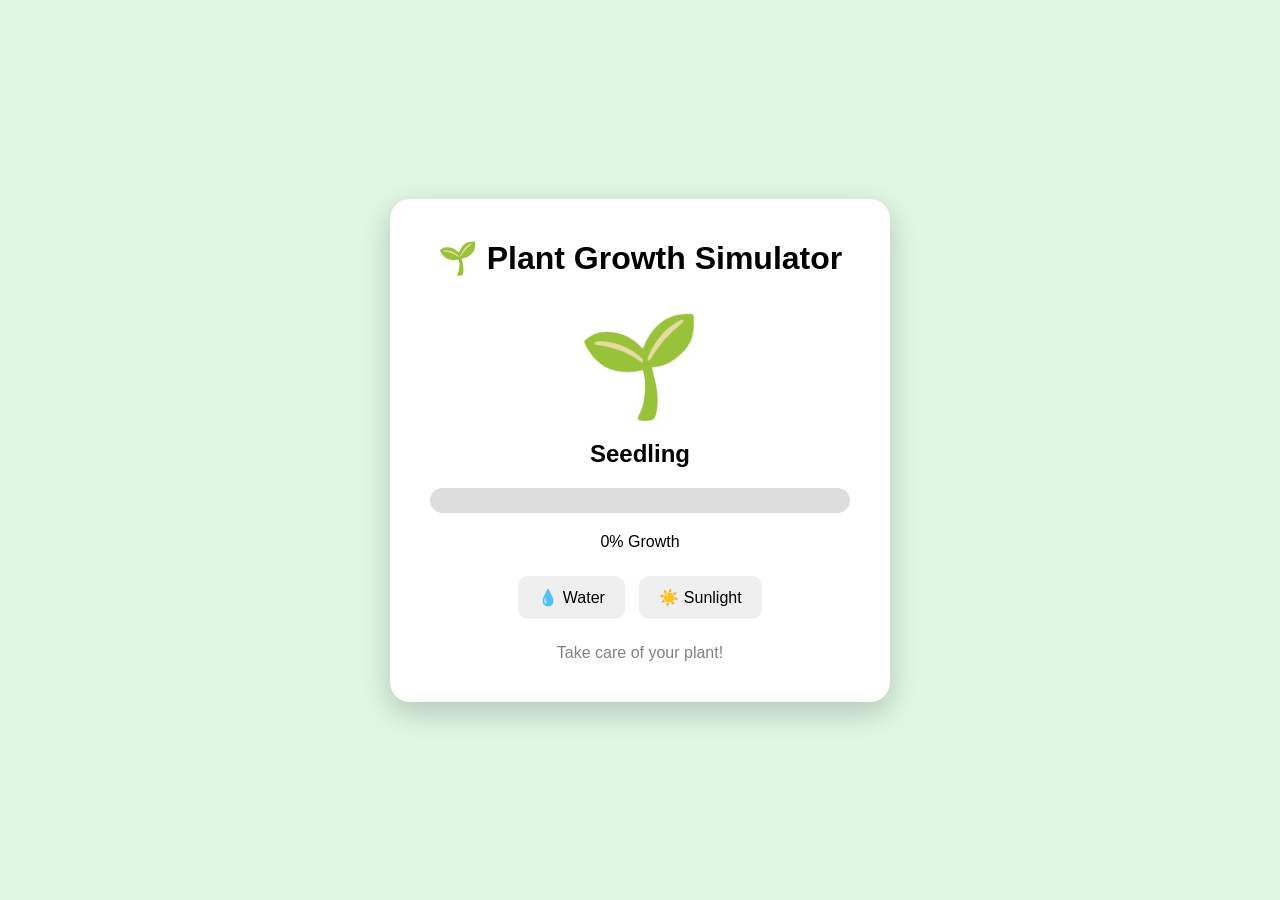
==== plant-simulator/index.html @ afb8a3b4 "Initial commit: add 3 beginner JS projects with HTML, CSS, and JS" ====
<!DOCTYPE html>
<html lang="en">
<head>
    <meta charset="UTF-8">
    <meta name="viewport" content="width=device-width, initial-scale=1.0">
    <title>Plant Growth Simulator</title>
    <link rel="stylesheet" href="style.css">
</head>
<body>
    <div class="container">
        <h1>🌱 Plant Growth Simulator</h1>
        <div id="plant">🌱</div>
        <h2 id="stage">Seedling</h2>
        <div class="progress-container">
            <div id="progress-bar"></div>
        </div>
        <p id="percentage">0% Growth</p>
        <div class="buttons">
            <button onclick="waterPlant()">💧 Water</button>
            <button onclick="giveSunlight()">☀️ Sunlight</button>
        </div>
        <p id="message">Take care of your plant!</p>
    </div>
    <script src="script.js"></script>
</body>
</html>
---- plant-simulator/style.css ----
* {
    margin: 0;
    padding: 0;
    box-sizing: border-box;
}

body {
    font-family: Arial, sans-serif;
    background-color: #dff7e3;
    display: flex;
    justify-content: center;
    align-items: center;
    min-height: 100vh;
}

.container {
    background: white;
    padding: 40px;
    text-align: center;
    border-radius: 20px;
    width: 90%;
    max-width: 500px;
    box-shadow: 0 10px 30px rgba(0,0,0,0.2);
}

h1 {
    margin-bottom: 30px;
}

#plant {
    font-size: 100px;
    margin-bottom: 15px;
    transition: 0.5s;
}

.progress-container {
    width: 100%;
    height: 25px;
    background: #ddd;
    border-radius: 20px;
    overflow: hidden;
    margin: 20px 0;
}

#progress-bar {
    height: 100%;
    width: 0%;
    background: green;
    transition: 0.5s;
}

.buttons {
    margin: 20px 0;
}

button {
    padding: 12px 20px;
    border: none;
    border-radius: 10px;
    cursor: pointer;
    font-size: 16px;
    margin: 5px;
}

button:hover {
    transform: scale(1.05);
}

#message {
    margin-top: 20px;
    color: gray;
}
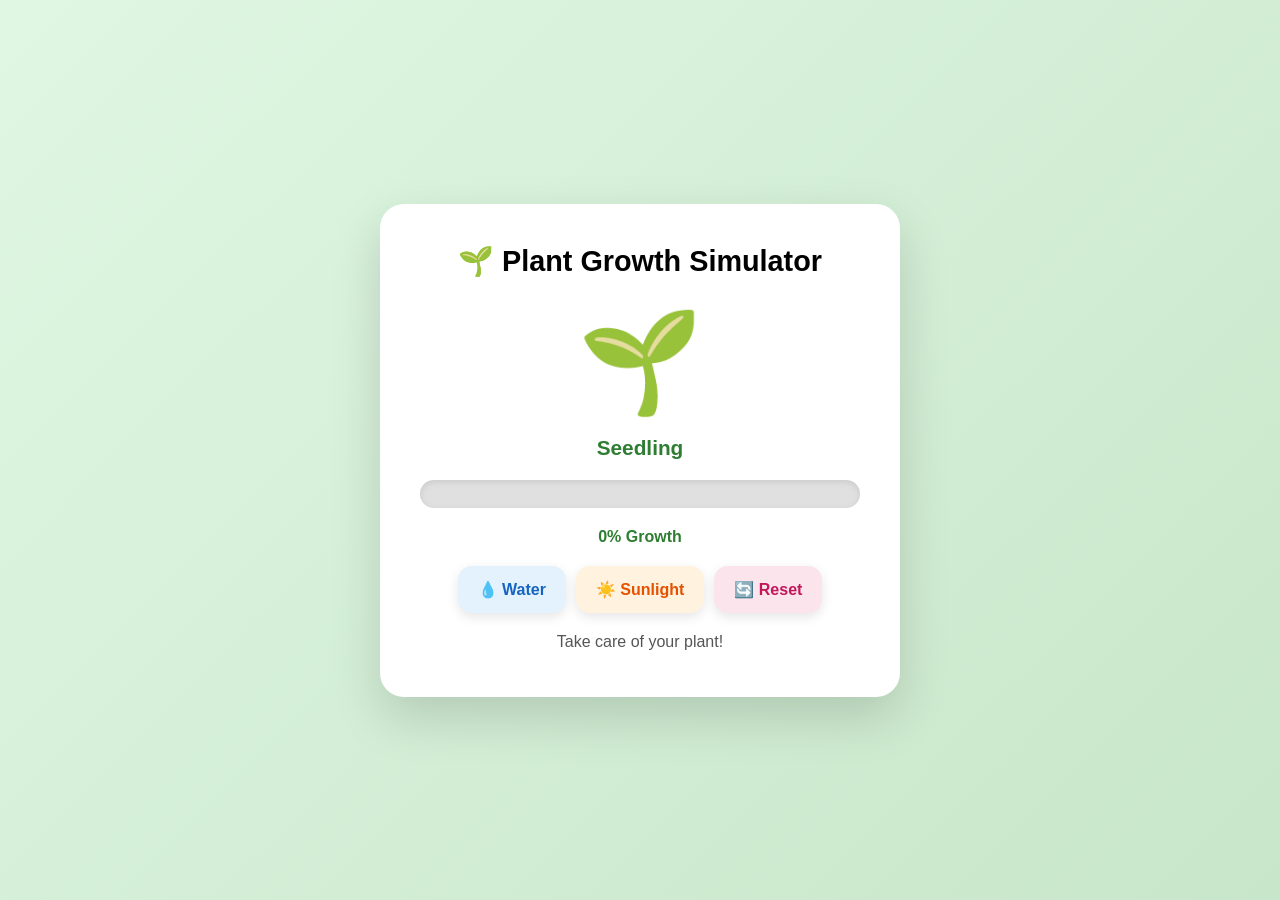
==== commit 9d20fac3: "Improve UI/UX and functionality across all three projects" ====
--- a/plant-simulator/index.html
+++ b/plant-simulator/index.html
@@ -9,15 +9,16 @@
 <body>
     <div class="container">
         <h1>🌱 Plant Growth Simulator</h1>
-        <div id="plant">🌱</div>
+        <div id="plant" class="plant">🌱</div>
         <h2 id="stage">Seedling</h2>
         <div class="progress-container">
             <div id="progress-bar"></div>
         </div>
         <p id="percentage">0% Growth</p>
         <div class="buttons">
-            <button onclick="waterPlant()">💧 Water</button>
-            <button onclick="giveSunlight()">☀️ Sunlight</button>
+            <button id="water-btn" onclick="waterPlant()">💧 Water</button>
+            <button id="sun-btn" onclick="giveSunlight()">☀️ Sunlight</button>
+            <button id="reset-btn" onclick="resetPlant()">🔄 Reset</button>
         </div>
         <p id="message">Take care of your plant!</p>
     </div>
--- a/plant-simulator/style.css
+++ b/plant-simulator/style.css
@@ -5,8 +5,8 @@
 }
 
 body {
-    font-family: Arial, sans-serif;
-    background-color: #dff7e3;
+    font-family: 'Segoe UI', Tahoma, Geneva, Verdana, sans-serif;
+    background: linear-gradient(135deg, #dff7e3 0%, #c8e6c9 100%);
     display: flex;
     justify-content: center;
     align-items: center;
@@ -17,56 +17,117 @@
     background: white;
     padding: 40px;
     text-align: center;
-    border-radius: 20px;
-    width: 90%;
-    max-width: 500px;
-    box-shadow: 0 10px 30px rgba(0,0,0,0.2);
+    border-radius: 24px;
+    width: 92%;
+    max-width: 520px;
+    box-shadow: 0 20px 50px rgba(0, 0, 0, 0.15);
 }
 
 h1 {
-    margin-bottom: 30px;
+    margin-bottom: 25px;
+    font-size: 1.8rem;
 }
 
-#plant {
+.plant {
     font-size: 100px;
     margin-bottom: 15px;
-    transition: 0.5s;
+    transition: transform 0.5s ease;
+    display: inline-block;
+}
+
+.plant.grow {
+    animation: grow 0.6s ease;
+}
+
+@keyframes grow {
+    0% { transform: scale(1); }
+    50% { transform: scale(1.25); }
+    100% { transform: scale(1); }
+}
+
+h2 {
+    margin-bottom: 15px;
+    color: #2e7d32;
+    font-size: 1.3rem;
 }
 
 .progress-container {
     width: 100%;
-    height: 25px;
-    background: #ddd;
+    height: 28px;
+    background: #e0e0e0;
     border-radius: 20px;
     overflow: hidden;
     margin: 20px 0;
+    box-shadow: inset 0 2px 6px rgba(0, 0, 0, 0.1);
 }
 
 #progress-bar {
     height: 100%;
     width: 0%;
-    background: green;
-    transition: 0.5s;
+    background: linear-gradient(90deg, #66bb6a, #43a047);
+    transition: width 0.5s ease, background 0.5s ease;
+    border-radius: 20px;
+}
+
+#progress-bar.mature {
+    background: linear-gradient(90deg, #2e7d32, #1b5e20);
 }
 
 .buttons {
     margin: 20px 0;
+    display: flex;
+    flex-wrap: wrap;
+    justify-content: center;
+    gap: 10px;
 }
 
 button {
-    padding: 12px 20px;
+    padding: 14px 20px;
     border: none;
-    border-radius: 10px;
+    border-radius: 14px;
     cursor: pointer;
     font-size: 16px;
-    margin: 5px;
+    font-weight: 600;
+    transition: all 0.3s ease;
+    box-shadow: 0 4px 12px rgba(0, 0, 0, 0.1);
 }
 
-button:hover {
-    transform: scale(1.05);
+button:hover:not(:disabled) {
+    transform: translateY(-2px);
+    box-shadow: 0 8px 20px rgba(0, 0, 0, 0.15);
+}
+
+button:disabled {
+    opacity: 0.5;
+    cursor: not-allowed;
+    transform: none;
+    box-shadow: none;
+}
+
+#water-btn {
+    background: #e3f2fd;
+    color: #1565c0;
+}
+
+#sun-btn {
+    background: #fff3e0;
+    color: #e65100;
+}
+
+#reset-btn {
+    background: #fce4ec;
+    color: #c2185b;
 }
 
 #message {
     margin-top: 20px;
-    color: gray;
+    color: #555;
+    font-weight: 500;
+    min-height: 24px;
 }
+
+#percentage {
+    font-weight: 700;
+    color: #2e7d32;
+    margin-top: 8px;
+}
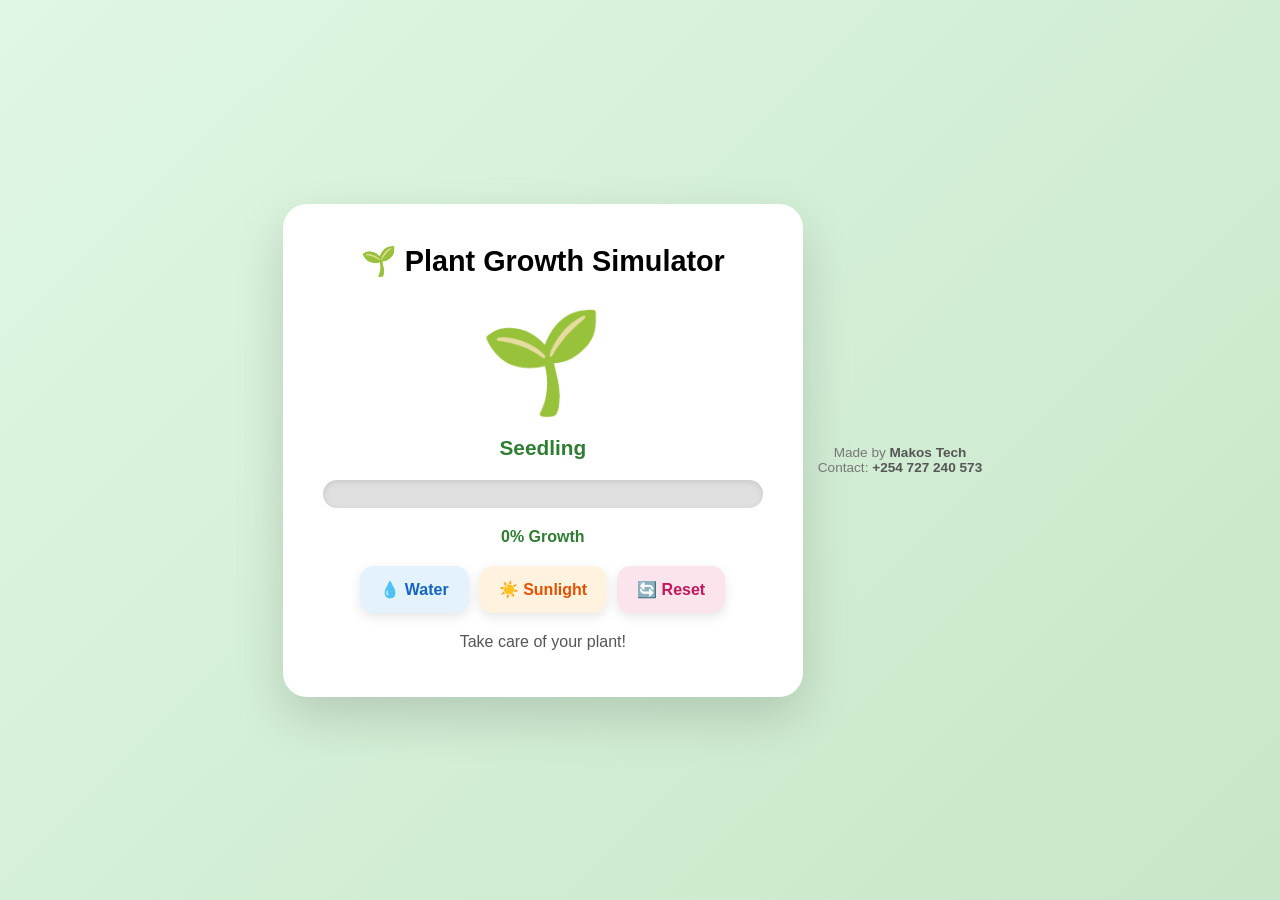
==== commit d241ccfb: "Add Makos Tech watermark and contact links to all projects" ====
--- a/plant-simulator/index.html
+++ b/plant-simulator/index.html
@@ -22,6 +22,10 @@
         </div>
         <p id="message">Take care of your plant!</p>
     </div>
+    <footer class="watermark">
+        <p>Made by <a href="https://makostech.me" target="_blank" rel="noopener">Makos Tech</a></p>
+        <p>Contact: <a href="https://wa.me/254727240573" target="_blank" rel="noopener">+254 727 240 573</a></p>
+    </footer>
     <script src="script.js"></script>
 </body>
 </html>
--- a/plant-simulator/style.css
+++ b/plant-simulator/style.css
@@ -131,3 +131,21 @@
     color: #2e7d32;
     margin-top: 8px;
 }
+
+.watermark {
+    text-align: center;
+    margin-top: 20px;
+    padding: 15px;
+    font-size: 0.85rem;
+    color: #777;
+}
+
+.watermark a {
+    color: #555;
+    text-decoration: none;
+    font-weight: 600;
+}
+
+.watermark a:hover {
+    text-decoration: underline;
+}
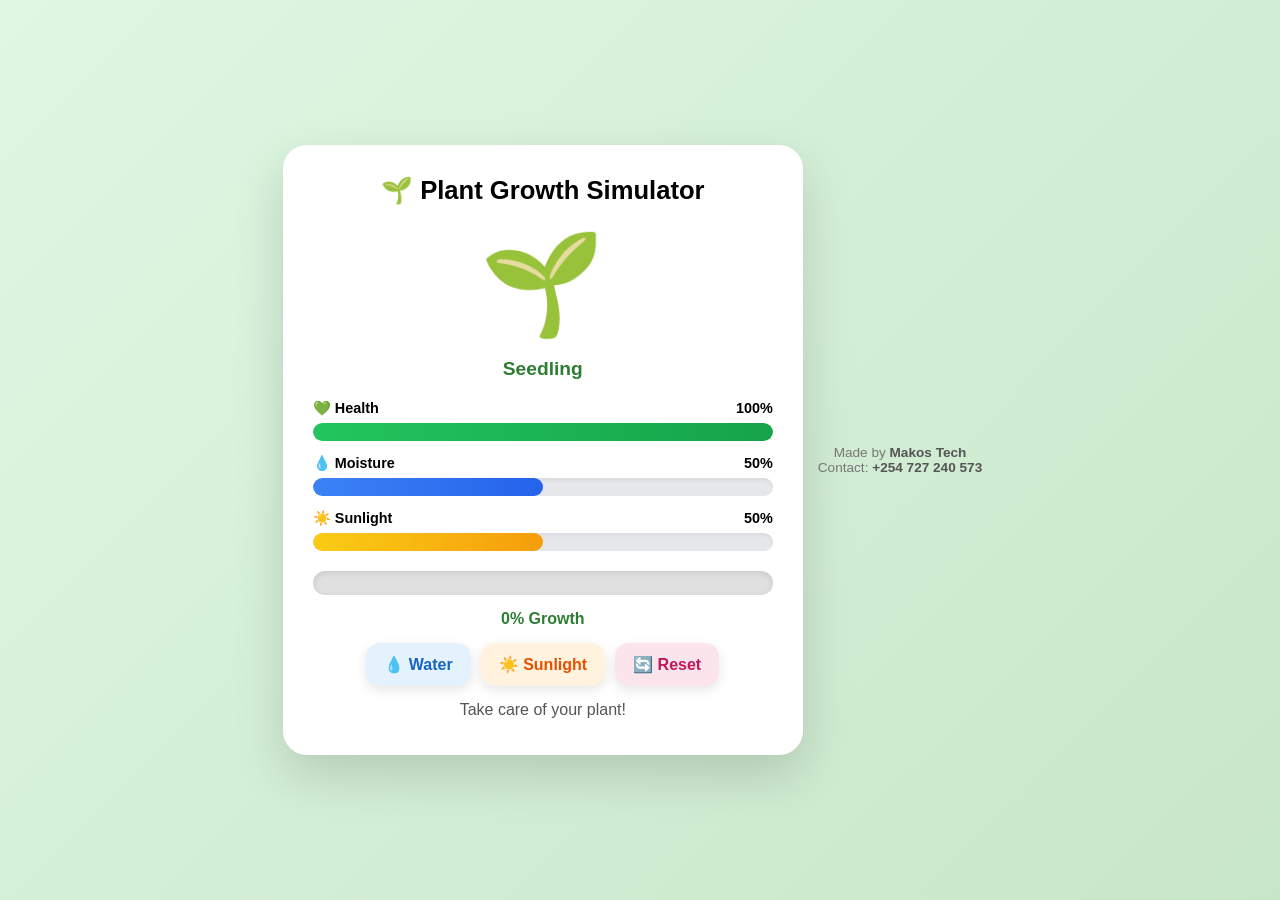
==== commit 0fd24a38: "Add realistic logic and stats tracking to all three projects" ====
--- a/plant-simulator/index.html
+++ b/plant-simulator/index.html
@@ -11,6 +11,35 @@
         <h1>🌱 Plant Growth Simulator</h1>
         <div id="plant" class="plant">🌱</div>
         <h2 id="stage">Seedling</h2>
+        <div class="stats">
+            <div class="stat">
+                <div class="stat-header">
+                    <span>💚 Health</span>
+                    <span id="health">100%</span>
+                </div>
+                <div class="bar">
+                    <div id="health-bar"></div>
+                </div>
+            </div>
+            <div class="stat">
+                <div class="stat-header">
+                    <span>💧 Moisture</span>
+                    <span id="moisture">50%</span>
+                </div>
+                <div class="bar">
+                    <div id="moisture-bar"></div>
+                </div>
+            </div>
+            <div class="stat">
+                <div class="stat-header">
+                    <span>☀️ Sunlight</span>
+                    <span id="sunlight">50%</span>
+                </div>
+                <div class="bar">
+                    <div id="sunlight-bar"></div>
+                </div>
+            </div>
+        </div>
         <div class="progress-container">
             <div id="progress-bar"></div>
         </div>
--- a/plant-simulator/style.css
+++ b/plant-simulator/style.css
@@ -15,7 +15,7 @@
 
 .container {
     background: white;
-    padding: 40px;
+    padding: 30px;
     text-align: center;
     border-radius: 24px;
     width: 92%;
@@ -24,8 +24,8 @@
 }
 
 h1 {
-    margin-bottom: 25px;
-    font-size: 1.8rem;
+    margin-bottom: 20px;
+    font-size: 1.6rem;
 }
 
 .plant {
@@ -45,19 +45,90 @@
     100% { transform: scale(1); }
 }
 
+.plant.dead {
+    filter: grayscale(100%);
+    opacity: 0.5;
+}
+
 h2 {
     margin-bottom: 15px;
     color: #2e7d32;
-    font-size: 1.3rem;
+    font-size: 1.2rem;
+}
+
+.stats {
+    margin: 20px 0;
+    text-align: left;
+}
+
+.stat {
+    margin-bottom: 14px;
+}
+
+.stat-header {
+    display: flex;
+    justify-content: space-between;
+    margin-bottom: 6px;
+    font-weight: 600;
+    font-size: 0.9rem;
+}
+
+.bar {
+    width: 100%;
+    height: 18px;
+    background: #e5e7eb;
+    border-radius: 20px;
+    overflow: hidden;
+    box-shadow: inset 0 2px 4px rgba(0, 0, 0, 0.06);
+}
+
+#health-bar {
+    height: 100%;
+    width: 100%;
+    background: linear-gradient(90deg, #22c55e, #16a34a);
+    transition: width 0.5s ease, background 0.5s ease;
+    border-radius: 20px;
+}
+
+#moisture-bar {
+    height: 100%;
+    width: 50%;
+    background: linear-gradient(90deg, #3b82f6, #2563eb);
+    transition: width 0.5s ease, background 0.5s ease;
+    border-radius: 20px;
+}
+
+#sunlight-bar {
+    height: 100%;
+    width: 50%;
+    background: linear-gradient(90deg, #facc15, #f59e0b);
+    transition: width 0.5s ease, background 0.5s ease;
+    border-radius: 20px;
+}
+
+#health-bar.low {
+    background: linear-gradient(90deg, #ef4444, #dc2626);
+}
+
+#moisture-bar.low {
+    background: linear-gradient(90deg, #ef4444, #dc2626);
+}
+
+#moisture-bar.high {
+    background: linear-gradient(90deg, #f97316, #ea580c);
+}
+
+#sunlight-bar.high {
+    background: linear-gradient(90deg, #ef4444, #dc2626);
 }
 
 .progress-container {
     width: 100%;
-    height: 28px;
+    height: 24px;
     background: #e0e0e0;
     border-radius: 20px;
     overflow: hidden;
-    margin: 20px 0;
+    margin: 15px 0;
     box-shadow: inset 0 2px 6px rgba(0, 0, 0, 0.1);
 }
 
@@ -73,8 +144,12 @@
     background: linear-gradient(90deg, #2e7d32, #1b5e20);
 }
 
+#progress-bar.dead {
+    background: #9ca3af;
+}
+
 .buttons {
-    margin: 20px 0;
+    margin: 15px 0;
     display: flex;
     flex-wrap: wrap;
     justify-content: center;
@@ -82,7 +157,7 @@
 }
 
 button {
-    padding: 14px 20px;
+    padding: 12px 18px;
     border: none;
     border-radius: 14px;
     cursor: pointer;
@@ -98,7 +173,7 @@
 }
 
 button:disabled {
-    opacity: 0.5;
+    opacity: 0.4;
     cursor: not-allowed;
     transform: none;
     box-shadow: none;
@@ -120,7 +195,7 @@
 }
 
 #message {
-    margin-top: 20px;
+    margin-top: 15px;
     color: #555;
     font-weight: 500;
     min-height: 24px;
@@ -129,7 +204,7 @@
 #percentage {
     font-weight: 700;
     color: #2e7d32;
-    margin-top: 8px;
+    margin-top: 6px;
 }
 
 .watermark {
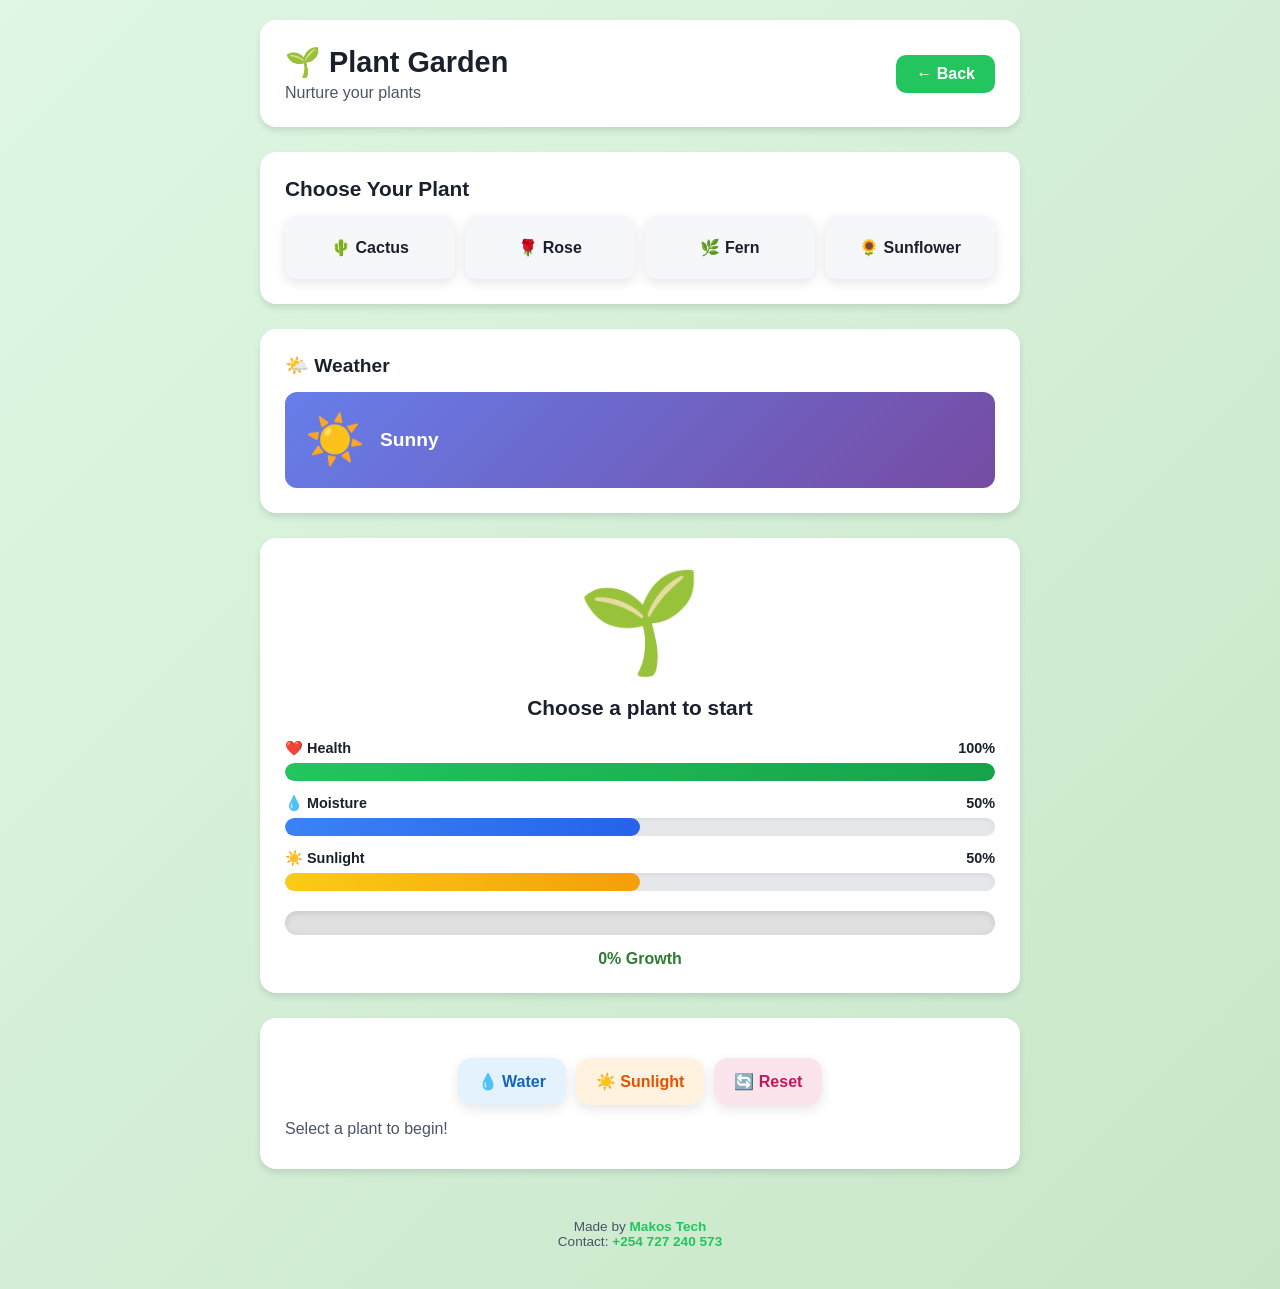
==== commit fe5cf5df: "Add realistic features and shared dashboard with achievements" ====
--- a/plant-simulator/index.html
+++ b/plant-simulator/index.html
@@ -3,58 +3,101 @@
 <head>
     <meta charset="UTF-8">
     <meta name="viewport" content="width=device-width, initial-scale=1.0">
-    <title>Plant Growth Simulator</title>
+    <title>Plant Garden</title>
     <link rel="stylesheet" href="style.css">
 </head>
 <body>
-    <div class="container">
-        <h1>🌱 Plant Growth Simulator</h1>
-        <div id="plant" class="plant">🌱</div>
-        <h2 id="stage">Seedling</h2>
-        <div class="stats">
-            <div class="stat">
-                <div class="stat-header">
-                    <span>💚 Health</span>
-                    <span id="health">100%</span>
+    <div class="app">
+        <header class="header">
+            <div class="header-content">
+                <h1>🌱 Plant Garden</h1>
+                <p class="greeting">Nurture your plants</p>
+            </div>
+            <a href="../index.html" class="back-btn">← Back</a>
+        </header>
+
+        <main class="main">
+            <section class="plant-select" id="plant-select">
+                <h3>Choose Your Plant</h3>
+                <div class="plant-options">
+                    <button class="plant-option" data-plant="cactus">🌵 Cactus</button>
+                    <button class="plant-option" data-plant="rose">🌹 Rose</button>
+                    <button class="plant-option" data-plant="fern">🌿 Fern</button>
+                    <button class="plant-option" data-plant="sunflower">🌻 Sunflower</button>
                 </div>
-                <div class="bar">
-                    <div id="health-bar"></div>
+            </section>
+
+            <section class="weather-section">
+                <h3>🌤️ Weather</h3>
+                <div class="weather-display" id="weather-display">
+                    <span class="weather-icon" id="weather-icon">☀️</span>
+                    <span class="weather-text" id="weather-text">Sunny</span>
                 </div>
-            </div>
-            <div class="stat">
-                <div class="stat-header">
-                    <span>💧 Moisture</span>
-                    <span id="moisture">50%</span>
+            </section>
+
+            <section class="plant-status">
+                <div class="plant-display">
+                    <div id="plant" class="plant">🌱</div>
+                    <h2 id="stage">Choose a plant to start</h2>
                 </div>
-                <div class="bar">
-                    <div id="moisture-bar"></div>
+                <div class="stats">
+                    <div class="stat">
+                        <div class="stat-header">
+                            <span>❤️ Health</span>
+                            <span id="health">100%</span>
+                        </div>
+                        <div class="bar">
+                            <div id="health-bar"></div>
+                        </div>
+                    </div>
+                    <div class="stat">
+                        <div class="stat-header">
+                            <span>💧 Moisture</span>
+                            <span id="moisture">50%</span>
+                        </div>
+                        <div class="bar">
+                            <div id="moisture-bar"></div>
+                        </div>
+                    </div>
+                    <div class="stat">
+                        <div class="stat-header">
+                            <span>☀️ Sunlight</span>
+                            <span id="sunlight">50%</span>
+                        </div>
+                        <div class="bar">
+                            <div id="sunlight-bar"></div>
+                        </div>
+                    </div>
                 </div>
-            </div>
-            <div class="stat">
-                <div class="stat-header">
-                    <span>☀️ Sunlight</span>
-                    <span id="sunlight">50%</span>
+                <div class="progress-container">
+                    <div id="progress-bar"></div>
                 </div>
-                <div class="bar">
-                    <div id="sunlight-bar"></div>
+                <p id="percentage">0% Growth</p>
+            </section>
+
+            <section class="actions">
+                <div class="buttons">
+                    <button id="water-btn" onclick="waterPlant()">💧 Water</button>
+                    <button id="sun-btn" onclick="giveSunlight()">☀️ Sunlight</button>
+                    <button id="reset-btn" onclick="resetPlant()">🔄 Reset</button>
                 </div>
-            </div>
-        </div>
-        <div class="progress-container">
-            <div id="progress-bar"></div>
-        </div>
-        <p id="percentage">0% Growth</p>
-        <div class="buttons">
-            <button id="water-btn" onclick="waterPlant()">💧 Water</button>
-            <button id="sun-btn" onclick="giveSunlight()">☀️ Sunlight</button>
-            <button id="reset-btn" onclick="resetPlant()">🔄 Reset</button>
-        </div>
-        <p id="message">Take care of your plant!</p>
+                <p id="message">Select a plant to begin!</p>
+            </section>
+
+            <section class="events-section" id="events-section" style="display: none;">
+                <h3>⚠️ Events</h3>
+                <div class="event-card" id="event-card"></div>
+            </section>
+        </main>
+
+        <footer class="watermark">
+            <p>Made by <a href="https://makostech.me" target="_blank" rel="noopener">Makos Tech</a></p>
+            <p>Contact: <a href="https://wa.me/254727240573" target="_blank" rel="noopener">+254 727 240 573</a></p>
+        </footer>
     </div>
-    <footer class="watermark">
-        <p>Made by <a href="https://makostech.me" target="_blank" rel="noopener">Makos Tech</a></p>
-        <p>Contact: <a href="https://wa.me/254727240573" target="_blank" rel="noopener">+254 727 240 573</a></p>
-    </footer>
+
+    <div id="toast-container" class="toast-container"></div>
+    <script src="../js/shared.js"></script>
     <script src="script.js"></script>
 </body>
 </html>
--- a/plant-simulator/style.css
+++ b/plant-simulator/style.css
@@ -4,28 +4,156 @@
     box-sizing: border-box;
 }
 
+:root {
+    --bg-primary: #f5f7fa;
+    --bg-secondary: #ffffff;
+    --text-primary: #1a202c;
+    --text-secondary: #4a5568;
+    --accent: #22c55e;
+    --accent-hover: #16a34a;
+    --warning: #f59e0b;
+    --danger: #ef4444;
+    --shadow: 0 4px 6px rgba(0, 0, 0, 0.1);
+    --radius: 16px;
+}
+
+[data-theme="dark"] {
+    --bg-primary: #1a202c;
+    --bg-secondary: #2d3748;
+    --text-primary: #f7fafc;
+    --text-secondary: #a0aec0;
+}
+
 body {
     font-family: 'Segoe UI', Tahoma, Geneva, Verdana, sans-serif;
     background: linear-gradient(135deg, #dff7e3 0%, #c8e6c9 100%);
-    display: flex;
-    justify-content: center;
+    color: var(--text-primary);
+    min-height: 100vh;
+    transition: all 0.3s ease;
+}
+
+[data-theme="dark"] body {
+    background: linear-gradient(135deg, #1a202c 0%, #2d3748 100%);
+}
+
+.app {
+    max-width: 800px;
+    margin: 0 auto;
+    padding: 20px;
+}
+
+.header {
+    display: flex;
+    justify-content: space-between;
     align-items: center;
-    min-height: 100vh;
-}
-
-.container {
-    background: white;
-    padding: 30px;
+    padding: 25px;
+    background: var(--bg-secondary);
+    border-radius: var(--radius);
+    box-shadow: var(--shadow);
+    margin-bottom: 25px;
+}
+
+.header-content h1 {
+    font-size: 1.8rem;
+    margin-bottom: 5px;
+}
+
+.greeting {
+    color: var(--text-secondary);
+    font-size: 1rem;
+}
+
+.back-btn {
+    padding: 10px 20px;
+    background: var(--accent);
+    color: white;
+    text-decoration: none;
+    border-radius: 10px;
+    font-weight: 600;
+    transition: all 0.3s ease;
+}
+
+.back-btn:hover {
+    transform: translateY(-2px);
+    box-shadow: 0 4px 12px rgba(0, 0, 0, 0.2);
+}
+
+.main {
+    display: flex;
+    flex-direction: column;
+    gap: 25px;
+}
+
+section {
+    background: var(--bg-secondary);
+    padding: 25px;
+    border-radius: var(--radius);
+    box-shadow: var(--shadow);
+}
+
+section h3 {
+    margin-bottom: 15px;
+    font-size: 1.2rem;
+}
+
+.plant-options {
+    display: grid;
+    grid-template-columns: repeat(auto-fit, minmax(150px, 1fr));
+    gap: 10px;
+}
+
+.plant-option {
+    padding: 20px;
+    border: 2px solid transparent;
+    border-radius: 12px;
+    cursor: pointer;
+    font-size: 16px;
+    font-weight: 600;
+    transition: all 0.3s ease;
+    background: var(--bg-primary);
+    color: var(--text-primary);
+}
+
+.plant-option:hover {
+    transform: translateY(-3px);
+    box-shadow: var(--shadow);
+}
+
+.plant-option.selected {
+    border-color: var(--accent);
+    background: #dcfce7;
+}
+
+.plant-option .plant-name {
+    display: block;
+    margin-top: 5px;
+}
+
+.weather-display {
+    display: flex;
+    align-items: center;
+    gap: 15px;
+    padding: 20px;
+    background: linear-gradient(135deg, #667eea 0%, #764ba2 100%);
+    color: white;
+    border-radius: 12px;
+}
+
+.weather-icon {
+    font-size: 3rem;
+}
+
+.weather-text {
+    font-size: 1.2rem;
+    font-weight: 600;
+}
+
+.plant-status {
     text-align: center;
-    border-radius: 24px;
-    width: 92%;
-    max-width: 520px;
-    box-shadow: 0 20px 50px rgba(0, 0, 0, 0.15);
-}
-
-h1 {
+}
+
+.plant-display {
     margin-bottom: 20px;
-    font-size: 1.6rem;
 }
 
 .plant {
@@ -50,10 +178,21 @@
     opacity: 0.5;
 }
 
-h2 {
+.plant.wilt {
+    animation: wilt 1s ease infinite;
+}
+
+@keyframes wilt {
+    0%, 100% { transform: rotate(0deg); }
+    25% { transform: rotate(-2deg); }
+    75% { transform: rotate(2deg); }
+}
+
+.plant-select h3,
+.plant-status h2 {
     margin-bottom: 15px;
-    color: #2e7d32;
-    font-size: 1.2rem;
+    color: var(--text-primary);
+    font-size: 1.3rem;
 }
 
 .stats {
@@ -148,16 +287,22 @@
     background: #9ca3af;
 }
 
+#percentage {
+    font-weight: 700;
+    color: #2e7d32;
+    margin-top: 6px;
+}
+
 .buttons {
-    margin: 15px 0;
     display: flex;
     flex-wrap: wrap;
     justify-content: center;
     gap: 10px;
+    margin: 15px 0;
 }
 
 button {
-    padding: 12px 18px;
+    padding: 14px 20px;
     border: none;
     border-radius: 14px;
     cursor: pointer;
@@ -173,7 +318,7 @@
 }
 
 button:disabled {
-    opacity: 0.4;
+    opacity: 0.5;
     cursor: not-allowed;
     transform: none;
     box-shadow: none;
@@ -196,27 +341,34 @@
 
 #message {
     margin-top: 15px;
-    color: #555;
+    color: var(--text-secondary);
     font-weight: 500;
     min-height: 24px;
 }
 
-#percentage {
-    font-weight: 700;
-    color: #2e7d32;
-    margin-top: 6px;
+.event-card {
+    padding: 20px;
+    background: linear-gradient(135deg, #f093fb 0%, #f5576c 100%);
+    color: white;
+    border-radius: 12px;
+    text-align: center;
+}
+
+.event-card p {
+    font-size: 1.1rem;
+    font-weight: 500;
 }
 
 .watermark {
     text-align: center;
-    margin-top: 20px;
-    padding: 15px;
+    padding: 20px;
+    margin-top: 30px;
+    color: var(--text-secondary);
     font-size: 0.85rem;
-    color: #777;
 }
 
 .watermark a {
-    color: #555;
+    color: var(--accent);
     text-decoration: none;
     font-weight: 600;
 }
@@ -224,3 +376,51 @@
 .watermark a:hover {
     text-decoration: underline;
 }
+
+.toast-container {
+    position: fixed;
+    bottom: 20px;
+    right: 20px;
+    z-index: 1000;
+    display: flex;
+    flex-direction: column;
+    gap: 10px;
+}
+
+.toast {
+    padding: 15px 20px;
+    background: var(--bg-secondary);
+    color: var(--text-primary);
+    border-radius: 12px;
+    box-shadow: 0 10px 25px rgba(0, 0, 0, 0.15);
+    border-left: 4px solid var(--accent);
+    animation: slideIn 0.3s ease;
+    max-width: 300px;
+}
+
+@keyframes slideIn {
+    from {
+        transform: translateX(100%);
+        opacity: 0;
+    }
+    to {
+        transform: translateX(0);
+        opacity: 1;
+    }
+}
+
+@media (max-width: 768px) {
+    .app {
+        padding: 10px;
+    }
+
+    .header {
+        flex-direction: column;
+        gap: 15px;
+        text-align: center;
+    }
+
+    .plant-options {
+        grid-template-columns: 1fr 1fr;
+    }
+}
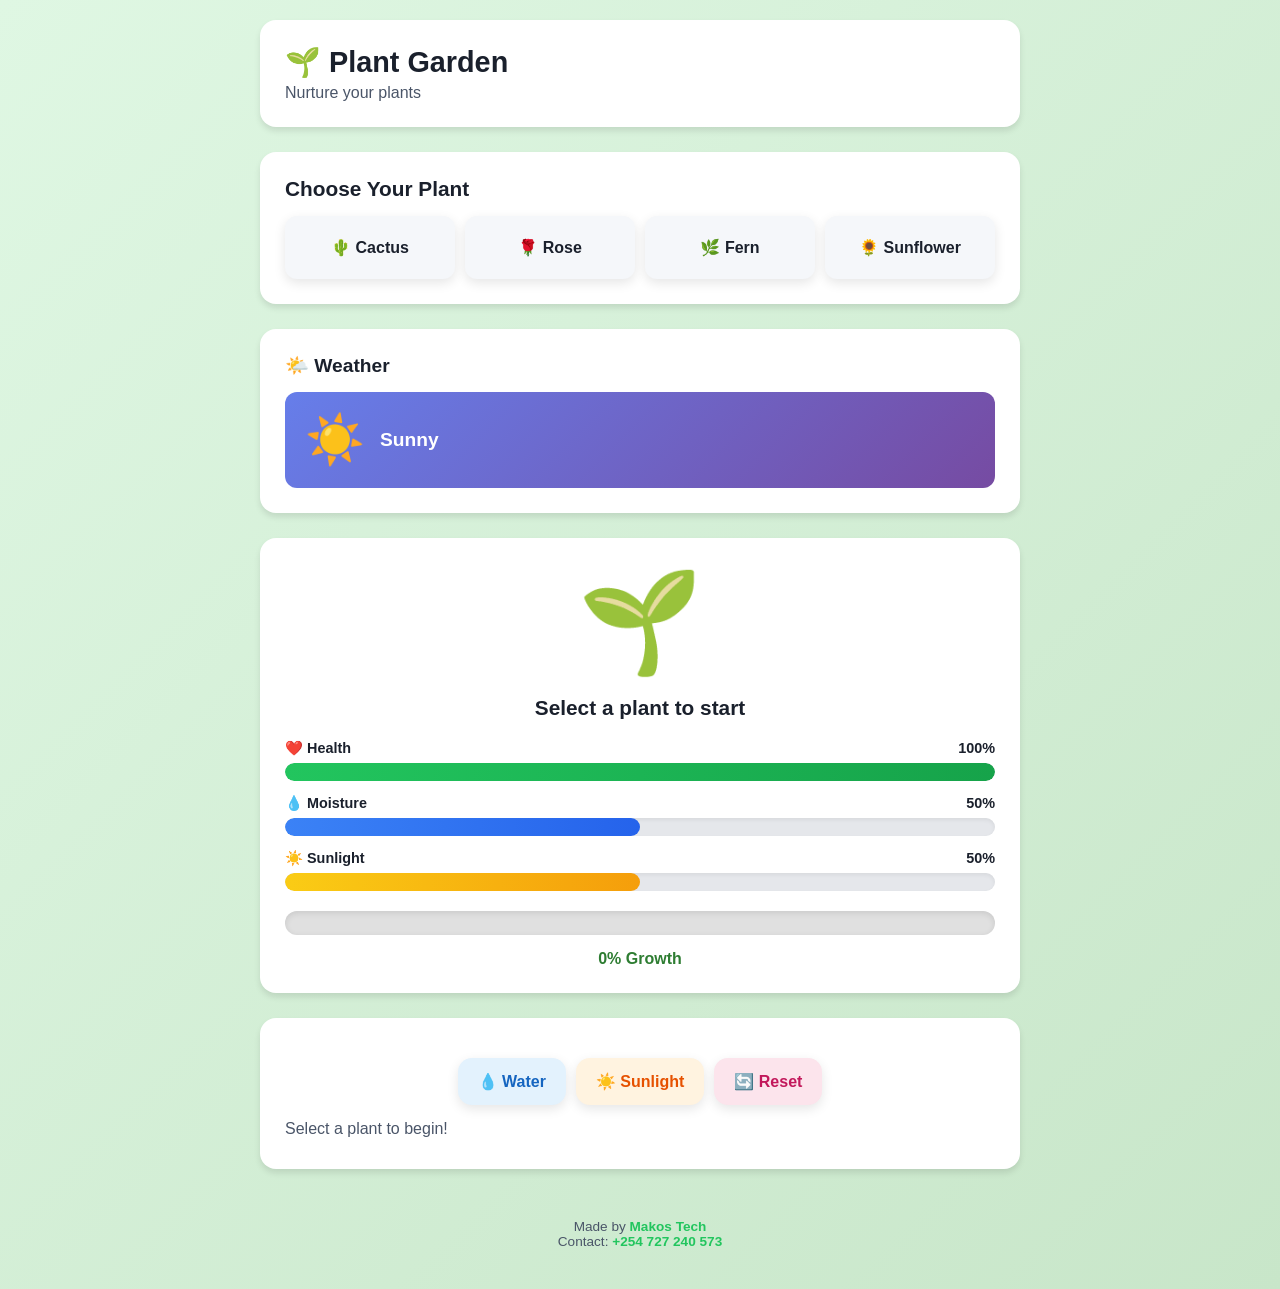
==== commit ec73a165: "Simplify to standalone single-screen apps without dashboard" ====
--- a/plant-simulator/index.html
+++ b/plant-simulator/index.html
@@ -13,7 +13,6 @@
                 <h1>🌱 Plant Garden</h1>
                 <p class="greeting">Nurture your plants</p>
             </div>
-            <a href="../index.html" class="back-btn">← Back</a>
         </header>
 
         <main class="main">
@@ -97,7 +96,6 @@
     </div>
 
     <div id="toast-container" class="toast-container"></div>
-    <script src="../js/shared.js"></script>
     <script src="script.js"></script>
 </body>
 </html>
